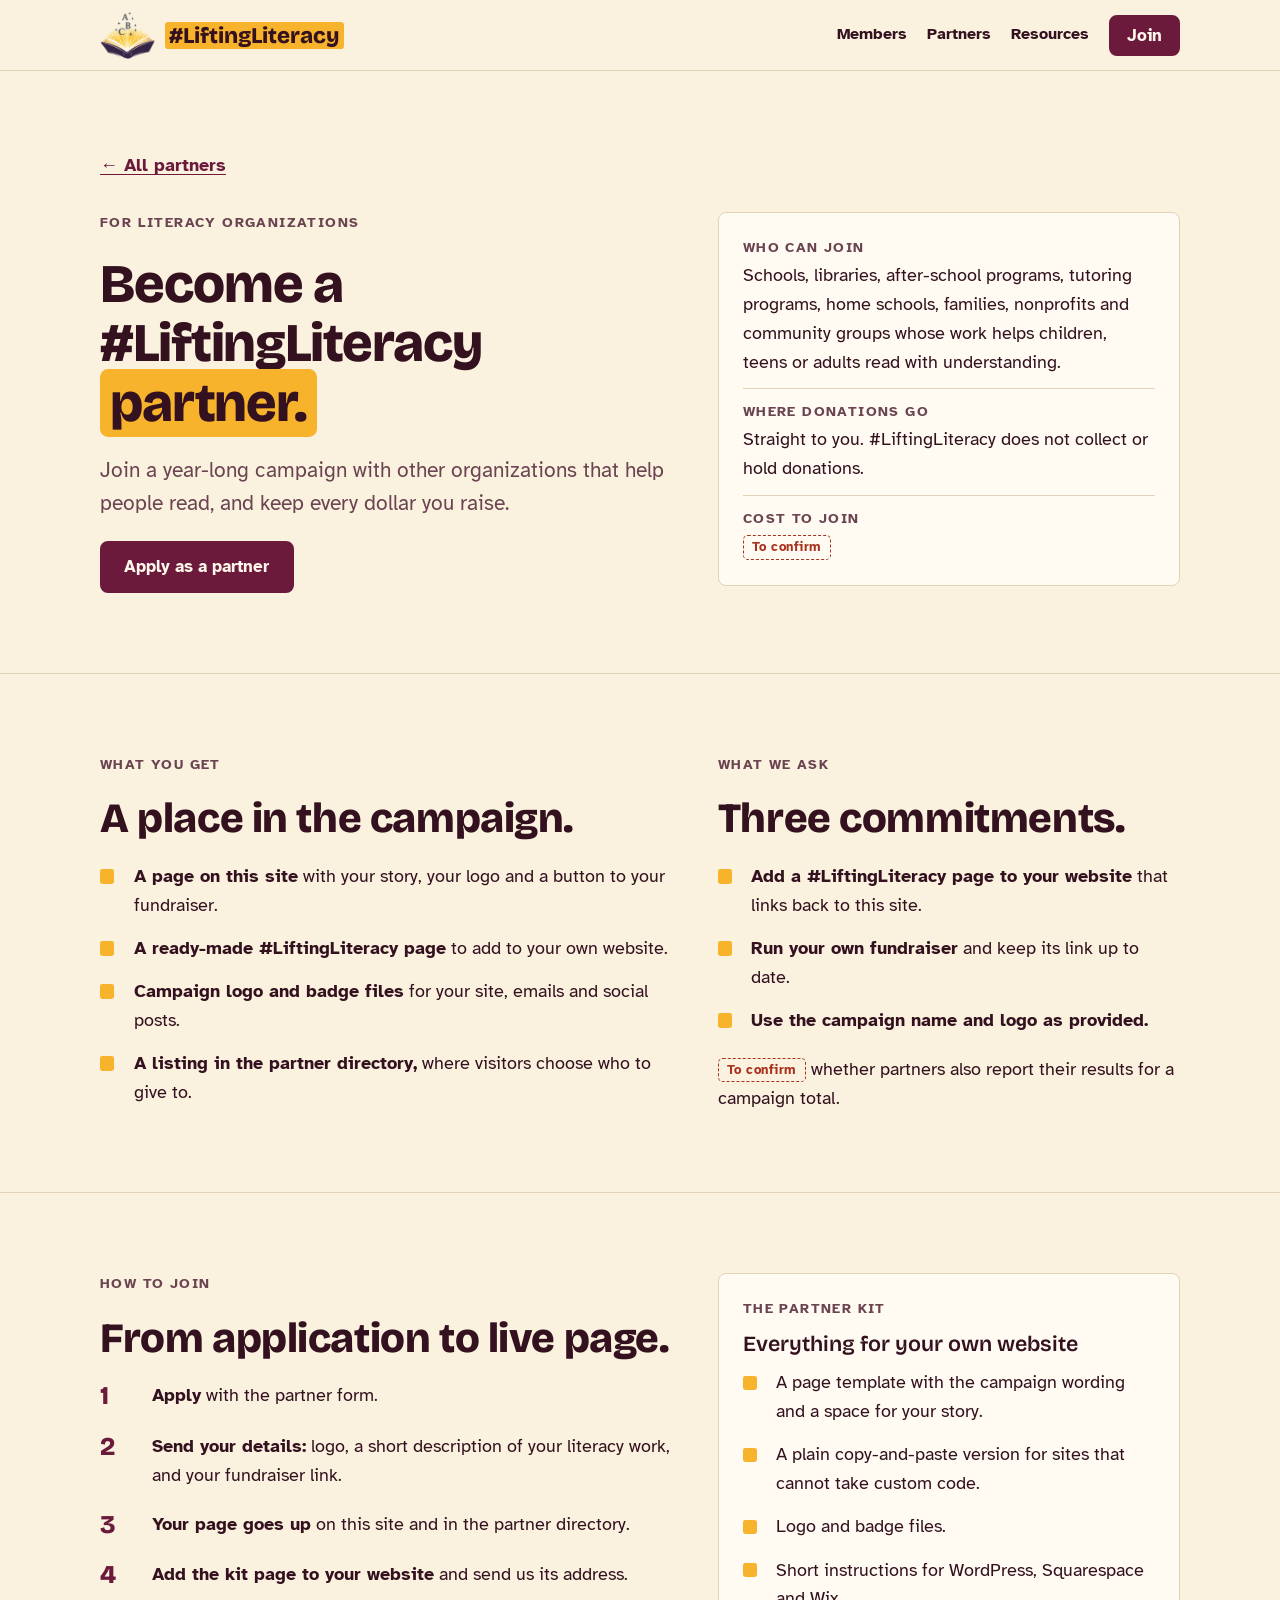
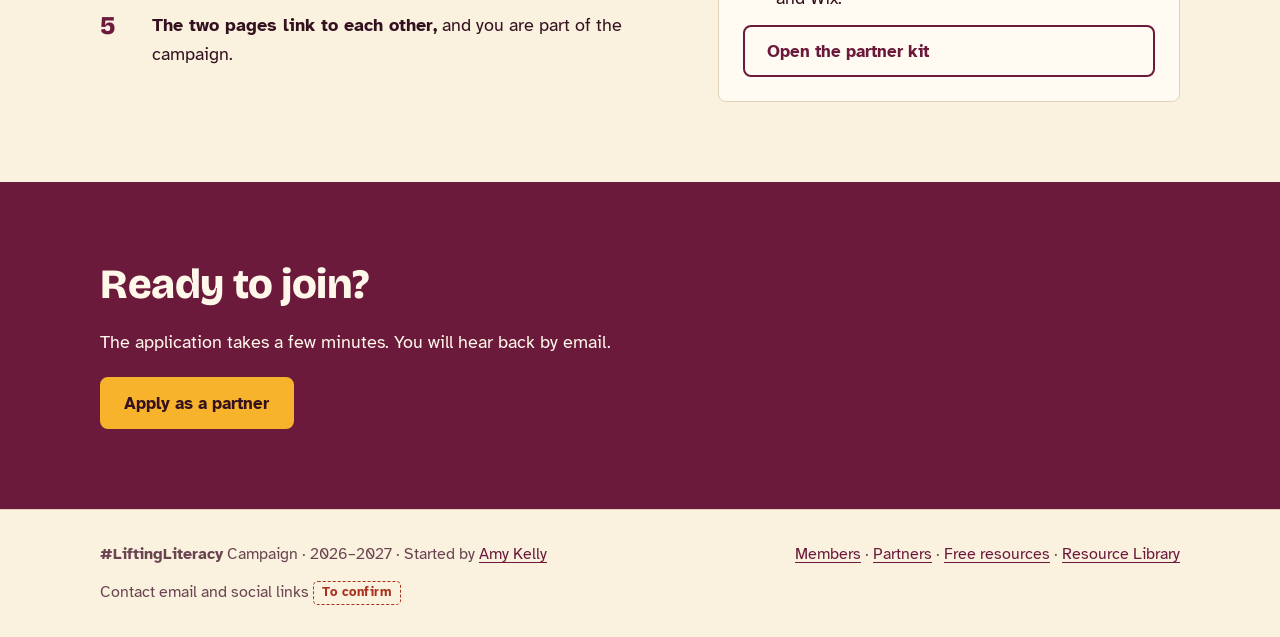
==== become-a-partner.html @ 2b8526ff "Split free resources and the coming-soon library into separate pages Co-Authored-By: Claude Opus 5.5" ====
<!doctype html>
<html lang="en">
<head>
<meta charset="utf-8">
<meta name="viewport" content="width=device-width, initial-scale=1">
<title>Become a Partner | #LiftingLiteracy</title>
<meta name="description" content="The #LiftingLiteracy campaign (2026–2027) connects literacy organizations with the communities they serve and widens access to reading for all ages.">
<link rel="icon" href="assets/logo-mark.png">
<link rel="preconnect" href="https://fonts.googleapis.com">
<link rel="stylesheet" href="https://fonts.googleapis.com/css2?family=Atkinson+Hyperlegible:ital,wght@0,400;0,700;1,400&family=Bricolage+Grotesque:opsz,wght@12..96,600;12..96,800&family=Caveat:wght@600&display=swap">
<link rel="stylesheet" href="assets/styles.css?v=20261017e">
</head>
<body>

<header class="site">
  <div class="wrap">
    <a class="wordmark" href="index.html#top"><img class="mark-img" src="assets/logo-mark.png" alt="" width="240" height="208"><span>#LiftingLiteracy</span></a>
    <nav aria-label="Main">
      <a href="index.html#members">Members</a>
      <a href="index.html#partners">Partners</a>
      <a href="index.html#resources">Resources</a>
      <a class="btn" href="index.html#join" style="color:var(--on-deep);padding:0.5rem 1rem">Join</a>
    </nav>
  </div>
</header>

<main id="become-partner">
  <section>
    <div class="wrap stack" style="gap:2rem">
      <a class="back" href="index.html#partners">← All partners</a>
      <div class="split" style="align-items:start">
        <div class="stack">
          <p class="label">For literacy organizations</p>
          <h1 style="font-size:clamp(2.1rem,5vw,3.4rem)">Become a #LiftingLiteracy <mark>partner.</mark></h1>
          <p class="lede">Join a year-long campaign with other organizations that help people read, and keep every dollar you raise.</p>
          <div class="row"><a class="btn" href="index.html#join-partner">Apply as a partner</a></div>
        </div>
        <div class="card">
          <dl class="facts">
            <div style="border-top:0;padding-top:0"><dt>Who can join</dt><dd>Schools, libraries, after-school programs, tutoring programs, home schools, families, nonprofits and community groups whose work helps children, teens or adults read with understanding.</dd></div>
            <div><dt>Where donations go</dt><dd>Straight to you. #LiftingLiteracy does not collect or hold donations.</dd></div>
            <div><dt>Cost to join</dt><dd><span class="todo">To confirm</span></dd></div>
          </dl>
        </div>
      </div>
    </div>
  </section>

  <section>
    <div class="wrap split" style="align-items:start">
      <div class="stack">
        <p class="label">What you get</p>
        <h2>A place in the campaign.</h2>
        <ul class="points">
          <li><p><strong>A page on this site</strong> with your story, your logo and a button to your fundraiser.</p></li>
          <li><p><strong>A ready-made #LiftingLiteracy page</strong> to add to your own website.</p></li>
          <li><p><strong>Campaign logo and badge files</strong> for your site, emails and social posts.</p></li>
          <li><p><strong>A listing in the partner directory,</strong> where visitors choose who to give to.</p></li>
        </ul>
      </div>
      <div class="stack">
        <p class="label">What we ask</p>
        <h2>Three commitments.</h2>
        <ul class="points">
          <li><p><strong>Add a #LiftingLiteracy page to your website</strong> that links back to this site.</p></li>
          <li><p><strong>Run your own fundraiser</strong> and keep its link up to date.</p></li>
          <li><p><strong>Use the campaign name and logo as provided.</strong></p></li>
        </ul>
        <p><span class="todo">To confirm</span> whether partners also report their results for a campaign total.</p>
      </div>
    </div>
  </section>

  <section>
    <div class="wrap split" style="align-items:start">
      <div class="stack">
        <p class="label">How to join</p>
        <h2>From application to live page.</h2>
        <ol class="steps">
          <li><p><strong>Apply</strong> with the partner form.</p></li>
          <li><p><strong>Send your details:</strong> logo, a short description of your literacy work, and your fundraiser link.</p></li>
          <li><p><strong>Your page goes up</strong> on this site and in the partner directory.</p></li>
          <li><p><strong>Add the kit page to your website</strong> and send us its address.</p></li>
          <li><p><strong>The two pages link to each other,</strong> and you are part of the campaign.</p></li>
        </ol>
      </div>
      <div class="card">
        <p class="label">The partner kit</p>
        <h3>Everything for your own website</h3>
        <ul class="points">
          <li><p>A page template with the campaign wording and a space for your story.</p></li>
          <li><p>A plain copy-and-paste version for sites that cannot take custom code.</p></li>
          <li><p>Logo and badge files.</p></li>
          <li><p>Short instructions for WordPress, Squarespace and Wix.</p></li>
        </ul>
        <a class="btn ghost" href="partner-kit.html">Open the partner kit</a>
      </div>
    </div>
  </section>

  <section class="signup">
    <div class="wrap stack">
      <h2>Ready to join?</h2>
      <p>The application takes a few minutes. You will hear back by email.</p>
      <div class="row"><a class="btn" href="index.html#join-partner">Apply as a partner</a></div>
    </div>
  </section>
</main>

<footer>
  <div class="wrap">
    <span><strong>#LiftingLiteracy</strong> Campaign · 2026–2027 · Started by <a href="https://amykellywrites.com">Amy Kelly</a></span>
    <span><a href="index.html#members">Members</a> · <a href="index.html#partners">Partners</a> · <a href="free-resources.html">Free resources</a> · <a href="resource-library.html">Resource Library</a></span>
    <span>Contact email and social links <span class="todo">To confirm</span></span>
  </div>
</footer>
<script src="assets/site.js?v=20261017e"></script>
</body>
</html>
---- assets/styles.css ----
*,*::before,*::after{box-sizing:border-box}
html{-webkit-text-size-adjust:100%}
body{margin:0}
img{max-width:100%}
[hidden]{display:none!important}
/* Layout: a marked-up reading page in the logo's silhouette, warmed to aubergine, and book-light gold, on a warm ground. Left-aligned columns, highlighter marks on the words that matter, handwritten margin notes. */
:root {
  --bg: #FAF1DF;
  --surface: #FFFBF2;
  --ink: #33111F;
  --muted: #6A4450;
  --line: #E2D2B8;
  --deep: #6B1A3C;
  --on-deep: #FFF8EA;
  --mark: #F7B32B;
  --on-mark: #33111F;
  --note: #A8321E;
  --band: #6B1A3C;
  --on-band: #FFF8EA;
  --plate: transparent;
  --plate-pad: 0;
  --display: "Bricolage Grotesque", "Trebuchet MS", "Segoe UI", sans-serif;
  --body: "Atkinson Hyperlegible", Verdana, "Segoe UI", sans-serif;
  --hand: "Caveat", "Segoe Print", "Bradley Hand", cursive;
}
@media (prefers-color-scheme: dark) {
  :root:not([data-theme="light"]) {
    --bg: #240D17; --surface: #361524; --ink: #F6ECDD; --muted: #C6B2C0; --line: #5A2F42;
    --deep: #F7B5C8; --on-deep: #240D17; --mark: #F2B03A; --on-mark: #33111F; --note: #FF9A7A;
    --band: #5A1A36; --on-band: #F6ECDD; --plate: #FAF1DF; --plate-pad: 0.5rem;
    color-scheme: dark;
  }
}
:root[data-theme="dark"] {
  --bg: #240D17; --surface: #361524; --ink: #F6ECDD; --muted: #C6B2C0; --line: #5A2F42;
  --deep: #F7B5C8; --on-deep: #240D17; --mark: #F2B03A; --on-mark: #33111F; --note: #FF9A7A;
  --band: #5A1A36; --on-band: #F6ECDD; --plate: #FAF1DF; --plate-pad: 0.5rem;
  color-scheme: dark;
}
* { box-sizing: border-box; }
body { background: var(--bg); color: var(--ink); font-family: var(--body); font-size: 1.125rem; line-height: 1.6; }
.wrap { max-width: 70rem; margin-inline: auto; padding-inline: 1.25rem; }
h1, h2, h3 { font-family: var(--display); line-height: 1.1; margin: 0; text-wrap: balance; }
h1 { font-size: clamp(2.4rem, 6vw, 4.25rem); font-weight: 800; letter-spacing: -0.02em; }
h2 { font-size: clamp(1.8rem, 4vw, 2.6rem); font-weight: 800; letter-spacing: -0.01em; }
h3 { font-size: 1.35rem; font-weight: 600; }
p { margin: 0; max-width: 62ch; }
a { color: var(--deep); text-underline-offset: 0.18em; }
a:focus-visible, button:focus-visible, input:focus-visible { outline: 3px solid var(--mark); outline-offset: 3px; }
mark { background: var(--mark); color: var(--on-mark); padding: 0.02em 0.18em; border-radius: 0.15em; box-decoration-break: clone; -webkit-box-decoration-break: clone; }
.label { font-size: 0.875rem; font-weight: 700; letter-spacing: 0.1em; text-transform: uppercase; color: var(--muted); }
.lede { font-size: 1.3rem; color: var(--muted); }
.btn { display: inline-block; font: 700 1.0625rem var(--body); padding: 0.85rem 1.4rem; border-radius: 0.5rem; border: 2px solid var(--deep); background: var(--deep); color: var(--on-deep); text-decoration: none; cursor: pointer; }
.btn.ghost { background: transparent; color: var(--deep); }
.btn[aria-disabled="true"] { background: transparent; color: var(--muted); border-style: dashed; border-color: var(--muted); cursor: default; }
.todo { display: inline-block; font-size: 0.8125rem; font-weight: 700; letter-spacing: 0.04em; border: 1.5px dashed var(--note); color: var(--note); padding: 0.05rem 0.5rem; border-radius: 0.3rem; vertical-align: middle; }

.draftbar { background: var(--ink); color: var(--bg); font-size: 0.95rem; padding-block: 0.5rem; }
.draftbar p { max-width: none; }
header.site { position: sticky; top: env(safe-area-inset-top, 0px); z-index: 5; background: var(--bg); border-bottom: 1px solid var(--line); }
header.site .wrap { display: flex; flex-wrap: wrap; align-items: center; justify-content: space-between; gap: 0.5rem 1.5rem; padding-block: 0.7rem; }
.wordmark { font: 800 1.4rem var(--display); color: var(--ink); text-decoration: none; display: flex; align-items: center; gap: 0.6rem; }
.mark-img { height: 3rem; width: auto; background: var(--plate); border-radius: 0.4rem; padding: calc(var(--plate-pad) / 2); }
.logo-full { width: 100%; max-width: 17rem; height: auto; background: var(--plate); border-radius: 0.6rem; padding: var(--plate-pad); }
.wordmark span { background: var(--mark); color: var(--on-mark); padding: 0 0.2em; border-radius: 0.15em; }
nav { display: flex; flex-wrap: wrap; align-items: center; gap: 0.25rem 1.25rem; font-size: 1rem; }
nav a { color: var(--ink); text-decoration: none; font-weight: 700; padding-block: 0.25rem; }
nav a:hover { text-decoration: underline; }

section { padding-block: clamp(2.75rem, 7vw, 5rem); scroll-margin-top: 7rem; }
section + section { border-top: 1px solid var(--line); }
.stack { display: grid; gap: 1.25rem; }
.split { display: grid; gap: 2.5rem; grid-template-columns: minmax(0, 1.25fr) minmax(0, 1fr); align-items: center; }
.cols3 { display: grid; gap: 1.5rem; grid-template-columns: repeat(3, minmax(0, 1fr)); }
.row { display: flex; flex-wrap: wrap; gap: 0.75rem; }
@media (max-width: 52rem) { .split, .cols3 { grid-template-columns: minmax(0, 1fr); } }

/* the marked-up passage */
.passage { background: var(--surface); border: 1px solid var(--line); border-radius: 0.4rem; padding: 1.75rem 1.5rem 1.5rem; display: grid; gap: 1rem; transform: rotate(-1deg); }
.passage .text { font-size: 1.3rem; line-height: 1.75; }
.passage .notes { display: grid; gap: 0.2rem; font-family: var(--hand); font-size: 1.6rem; line-height: 1.2; color: var(--note); border-top: 1px dashed var(--line); padding-top: 0.75rem; }
@media (prefers-reduced-motion: no-preference) { .passage { transition: transform 0.3s; } .passage:hover { transform: rotate(0deg); } }

.who h3 { display: inline; background: var(--mark); color: var(--on-mark); padding: 0 0.25em; border-radius: 0.15em; box-decoration-break: clone; -webkit-box-decoration-break: clone; }
.who > div { display: grid; gap: 0.6rem; align-content: start; }
ol.steps { list-style: none; margin: 0; padding: 0; counter-reset: s; display: grid; gap: 1.25rem; }
ol.steps li { counter-increment: s; display: grid; grid-template-columns: 2.5rem minmax(0, 1fr); gap: 0.75rem; }
ol.steps li::before { content: counter(s); font: 800 1.6rem var(--display); color: var(--deep); line-height: 1.2; }

.card { background: var(--surface); border: 1px solid var(--line); border-radius: 0.5rem; padding: 1.5rem; display: grid; gap: 0.75rem; align-content: start; }
.card.open { background: transparent; border-style: dashed; border-color: var(--muted); }
.logo { width: 4.5rem; height: 4.5rem; border-radius: 0.5rem; border: 1.5px dashed var(--muted); display: grid; place-items: center; font-size: 0.8125rem; color: var(--muted); text-align: center; line-height: 1.2; }
.slots { display: grid; gap: 1rem; grid-template-columns: repeat(4, minmax(0, 1fr)); }
.slots div { border: 1.5px dashed var(--muted); border-radius: 0.5rem; min-height: 6rem; display: grid; place-items: center; color: var(--muted); font-size: 1rem; text-align: center; padding: 0.5rem; }
@media (max-width: 52rem) { .slots { grid-template-columns: repeat(2, minmax(0, 1fr)); } }

.signup { background: var(--band); color: var(--on-band); border-top: 0; }
.signup h2, .signup p, .signup label { color: var(--on-band); }
.signup form { display: grid; gap: 0.9rem; }
.signup label { display: grid; gap: 0.3rem; font-weight: 700; font-size: 1rem; }
.signup input:not([type="checkbox"]), .signup textarea { font: 1.125rem var(--body); padding: 0.8rem 0.9rem; border-radius: 0.4rem; border: 2px solid var(--on-band); background: var(--surface); color: var(--ink); width: 100%; }
.signup .btn { background: var(--mark); color: var(--on-mark); border-color: var(--mark); justify-self: start; }
.signup fieldset { border: 0; margin: 0; padding: 0; display: flex; flex-wrap: wrap; gap: 0.4rem 1.25rem; }
.signup legend { font-weight: 700; font-size: 1rem; padding: 0; margin-bottom: 0.3rem; color: var(--on-band); }
.signup label.check { display: flex; align-items: center; gap: 0.5rem; font-weight: 400; font-size: 1.0625rem; }
.signup label.check input { width: 1.25rem; height: 1.25rem; accent-color: var(--mark); }
.tabs { display: flex; flex-wrap: wrap; gap: 0.5rem; }
.tabs button { font: 700 1.0625rem var(--body); padding: 0.6rem 1.1rem; border-radius: 0.5rem; border: 2px solid var(--on-band); background: transparent; color: var(--on-band); cursor: pointer; }
.tabs button[aria-selected="true"] { background: var(--mark); border-color: var(--mark); color: var(--on-mark); }
.signup .msg { background: var(--surface); color: var(--ink); padding: 0.8rem 1rem; border-radius: 0.4rem; font-size: 1rem; }
footer { border-top: 1px solid var(--line); padding-block: 2rem; font-size: 1rem; color: var(--muted); }
footer .wrap { display: flex; flex-wrap: wrap; gap: 0.75rem 2rem; justify-content: space-between; }
.back { font-weight: 700; }
textarea.code { width: 100%; min-height: 14rem; font: 0.95rem/1.5 ui-monospace, "SFMono-Regular", Menlo, Consolas, monospace; padding: 0.9rem; border-radius: 0.4rem; border: 1px solid var(--line); background: var(--bg); color: var(--ink); resize: vertical; }
textarea.code.text { font-family: var(--body); font-size: 1rem; }
.kitprev { border: 1px dashed var(--muted); border-radius: 0.6rem; padding: 0.75rem; min-width: 0; }
.tile { display: grid; gap: 0.6rem; justify-items: start; align-content: start; }
.tile .pic { background: #FAF1DF; border: 1px solid var(--line); border-radius: 0.5rem; padding: 1rem; display: grid; place-items: center; width: 100%; min-height: 11rem; }
.tile .pic img { max-height: 9rem; width: auto; }
.tile code { font-size: 0.95rem; overflow-wrap: anywhere; }
.card ol.steps { gap: 0.8rem; }
.card ol.steps li { grid-template-columns: 1.6rem minmax(0, 1fr); gap: 0.5rem; }
.card ol.steps li::before { font-size: 1.2rem; line-height: 1.5; }
.shelf { display: grid; gap: 1.25rem; padding-bottom: 1.5rem; border-bottom: 0.5rem solid var(--deep); }
.shelf .cols3 { align-items: stretch; }
.item { background: var(--surface); border: 1px solid var(--line); border-left: 0.6rem solid var(--mark); border-radius: 0.3rem 0.5rem 0.5rem 0.3rem; padding: 1.1rem 1.25rem; display: grid; gap: 0.4rem; align-content: start; }
.item .soon { justify-self: start; }
.levels { display: grid; gap: 1.25rem; grid-template-columns: repeat(auto-fit, minmax(15rem, 1fr)); }
.levels .points { gap: 0.5rem; font-size: 1.0625rem; }
.levels .card:last-child { grid-column: 1 / -1; }
.amount { font: 800 1.5rem var(--display); color: var(--deep); }
ul.points { list-style: none; margin: 0; padding: 0; display: grid; gap: 0.9rem; }
ul.points li { display: grid; grid-template-columns: 1.5rem minmax(0, 1fr); gap: 0.6rem; }
ul.points li::before { content: ""; width: 0.9rem; height: 0.9rem; margin-top: 0.45rem; background: var(--mark); border-radius: 0.15rem; }
.facts { display: grid; gap: 0.75rem; margin: 0; }
.facts div { display: grid; gap: 0.1rem; border-top: 1px solid var(--line); padding-top: 0.75rem; }
.facts dt { font-size: 0.875rem; font-weight: 700; letter-spacing: 0.1em; text-transform: uppercase; color: var(--muted); }
.facts dd { margin: 0; }

/* ===== Welcome (confirmation) pages ===== */
.welcome-hero { position: relative; overflow: hidden; background: var(--band); color: var(--on-band); padding-block: clamp(3rem, 9vw, 6rem); text-align: center; }
.welcome-hero .wrap { position: relative; z-index: 1; display: grid; justify-items: center; gap: 1.25rem; }
.welcome-hero h1 { color: var(--on-band); font-size: clamp(2.5rem, 7vw, 4.75rem); max-width: 16ch; }
.welcome-hero h1 mark { background: var(--mark); color: var(--on-mark); }
.welcome-hero .lede { color: var(--on-band); opacity: 0.92; max-width: 40ch; }
.welcome-hero .label { color: var(--mark); }
.glow { position: relative; display: grid; place-items: center; width: min(19rem, 72vw); aspect-ratio: 1; }
.glow::before { content: ""; position: absolute; inset: -18%; border-radius: 50%; background: radial-gradient(circle, rgba(247,179,43,0.55) 0%, rgba(247,179,43,0.18) 42%, rgba(247,179,43,0) 70%); }
.glow img { position: relative; width: 88%; height: auto; background: #FAF1DF; border-radius: 1.75rem; padding: 7%; box-shadow: 0 0 0 0.5rem rgba(247,179,43,0.35); }
.drift { position: absolute; inset: 0; pointer-events: none; z-index: 0; }
.drift span { position: absolute; bottom: -3rem; font: 800 clamp(1.4rem, 3vw, 2.4rem) var(--display); color: var(--mark); opacity: 0; }
@media (prefers-reduced-motion: no-preference) {
  .drift span { animation: rise 11s linear infinite; }
  .glow::before { animation: breathe 4s ease-in-out infinite; }
  .welcome-hero .stamp { animation: pop 0.7s 0.2s cubic-bezier(.2,1.6,.4,1) both; }
}
@media (prefers-reduced-motion: reduce) { .drift span { opacity: 0.25; bottom: auto; } }
@keyframes rise { 0% { transform: translateY(0) rotate(-8deg); opacity: 0; } 12% { opacity: 0.4; } 80% { opacity: 0.25; } 100% { transform: translateY(-115vh) rotate(10deg); opacity: 0; } }
@keyframes breathe { 0%, 100% { transform: scale(1); } 50% { transform: scale(1.08); } }
@keyframes pop { from { transform: scale(0.4) rotate(-12deg); opacity: 0; } to { transform: scale(1) rotate(-4deg); opacity: 1; } }
.stamp { display: inline-block; font-family: var(--hand); font-size: clamp(1.6rem, 4vw, 2.2rem); line-height: 1; color: var(--on-mark); background: var(--mark); padding: 0.35rem 1rem 0.45rem; border-radius: 0.4rem; transform: rotate(-4deg); }
.welcome-hero .btn { background: var(--mark); border-color: var(--mark); color: var(--on-mark); }
.welcome-hero .btn.ghost { background: transparent; color: var(--on-band); border-color: var(--on-band); }
.welcome-hero .row { justify-content: center; }
.next-card { background: var(--surface); border: 1px solid var(--line); border-top: 0.45rem solid var(--mark); border-radius: 0.5rem; padding: 1.5rem; display: grid; gap: 0.6rem; align-content: start; }
.next-card .num { font: 800 2.2rem/1 var(--display); color: var(--deep); }
.signoff { font-family: var(--hand); font-size: 2rem; line-height: 1.2; color: var(--note); }
.share-input { font: 1rem var(--body); padding: 0.8rem 0.9rem; border-radius: 0.4rem; border: 2px solid var(--line); background: var(--surface); color: var(--ink); flex: 1 1 16rem; min-width: 0; }
.soon-tag { justify-self: start; display: inline-block; font-size: 0.8125rem; font-weight: 700; letter-spacing: 0.06em; text-transform: uppercase; background: var(--mark); color: var(--on-mark); padding: 0.15rem 0.6rem; border-radius: 999px; }
.sr-only { position: absolute; width: 1px; height: 1px; overflow: hidden; clip: rect(0 0 0 0); white-space: nowrap; }
.item a { font-weight: 700; }
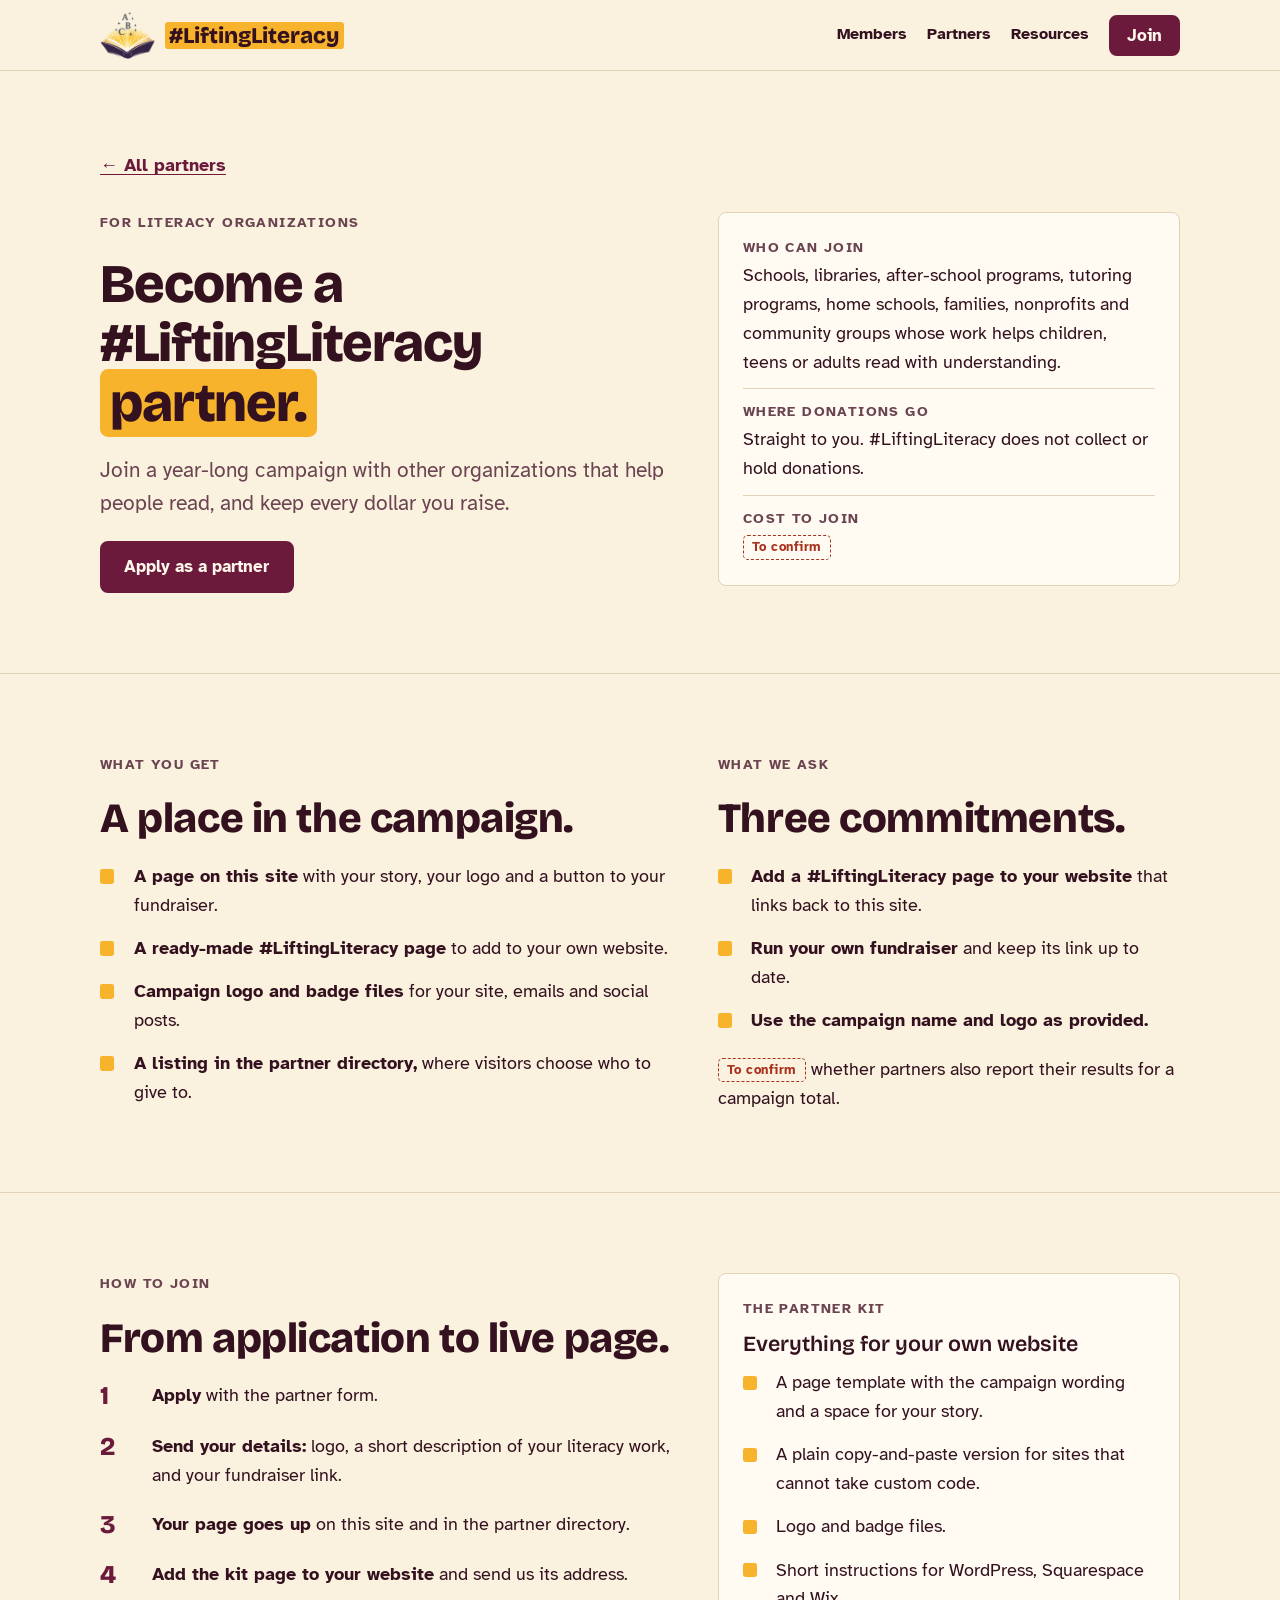
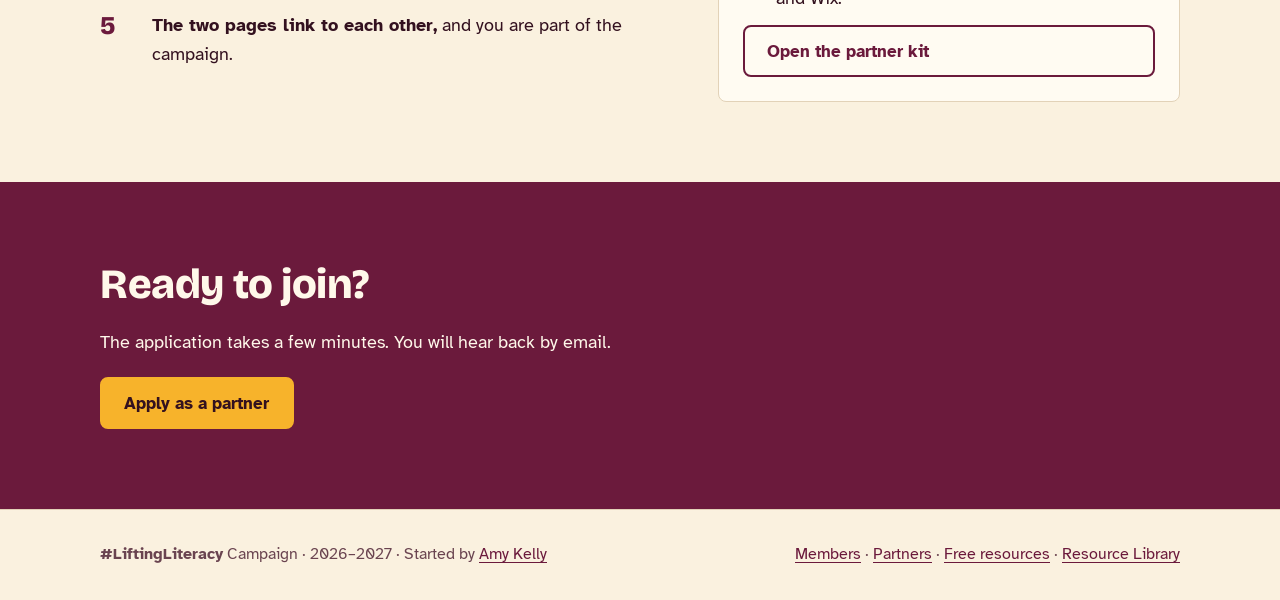
==== commit 5d186d6e: "Remove contact placeholder from footers Co-Authored-By: Claude Opus 5.5 <noreply@anthropic.com> Clau" ====
--- a/become-a-partner.html
+++ b/become-a-partner.html
@@ -8,7 +8,7 @@
 <link rel="icon" href="assets/logo-mark.png">
 <link rel="preconnect" href="https://fonts.googleapis.com">
 <link rel="stylesheet" href="https://fonts.googleapis.com/css2?family=Atkinson+Hyperlegible:ital,wght@0,400;0,700;1,400&family=Bricolage+Grotesque:opsz,wght@12..96,600;12..96,800&family=Caveat:wght@600&display=swap">
-<link rel="stylesheet" href="assets/styles.css?v=20261017e">
+<link rel="stylesheet" href="assets/styles.css?v=20261017f">
 </head>
 <body>
 
@@ -111,9 +111,8 @@
   <div class="wrap">
     <span><strong>#LiftingLiteracy</strong> Campaign · 2026–2027 · Started by <a href="https://amykellywrites.com">Amy Kelly</a></span>
     <span><a href="index.html#members">Members</a> · <a href="index.html#partners">Partners</a> · <a href="free-resources.html">Free resources</a> · <a href="resource-library.html">Resource Library</a></span>
-    <span>Contact email and social links <span class="todo">To confirm</span></span>
   </div>
 </footer>
-<script src="assets/site.js?v=20261017e"></script>
+<script src="assets/site.js?v=20261017f"></script>
 </body>
 </html>
--- a/assets/styles.css
+++ b/assets/styles.css
@@ -169,3 +169,8 @@
 .soon-tag { justify-self: start; display: inline-block; font-size: 0.8125rem; font-weight: 700; letter-spacing: 0.06em; text-transform: uppercase; background: var(--mark); color: var(--on-mark); padding: 0.15rem 0.6rem; border-radius: 999px; }
 .sr-only { position: absolute; width: 1px; height: 1px; overflow: hidden; clip: rect(0 0 0 0); white-space: nowrap; }
 .item a { font-weight: 700; }
+section.hero { padding-block: clamp(1.75rem, 4vw, 3rem) clamp(2.5rem, 6vw, 4rem); }
+.hero-side { display: grid; gap: 1.5rem; justify-items: center; }
+.hero-side .logo-full { max-width: 15rem; }
+.hero-side .passage { width: 100%; }
+@media (max-width: 52rem) { .hero-side .logo-full { max-width: 11rem; } }
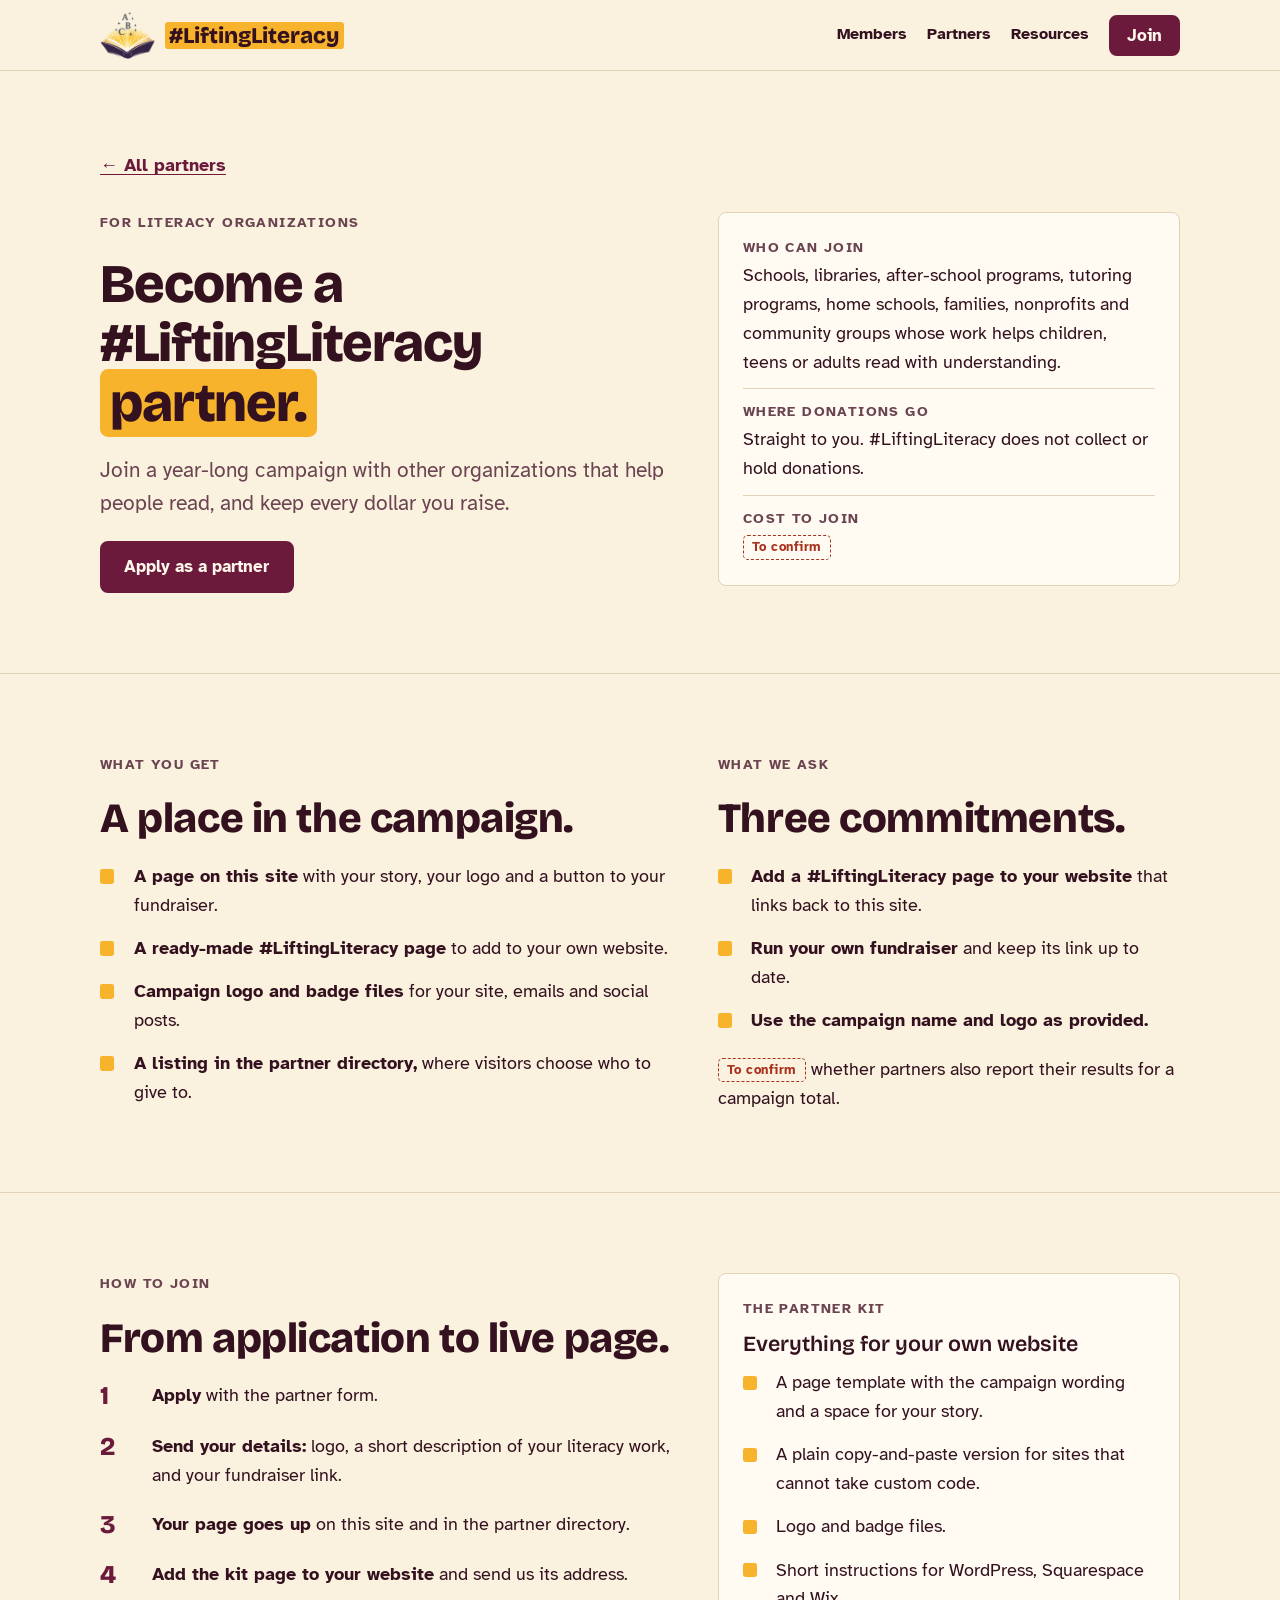
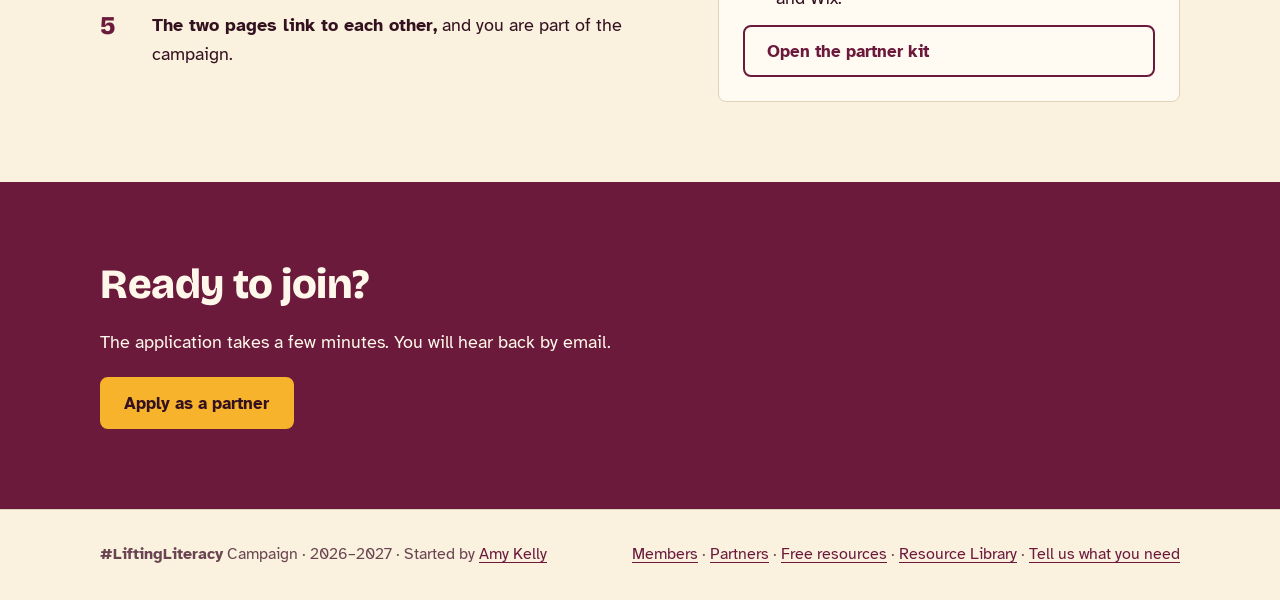
==== commit 3ae37e72: "Add 'Tell us what you need' reader survey page Co-Authored-By: Claude Opus 5.5 <noreply@anthropic.co" ====
--- a/become-a-partner.html
+++ b/become-a-partner.html
@@ -8,7 +8,7 @@
 <link rel="icon" href="assets/logo-mark.png">
 <link rel="preconnect" href="https://fonts.googleapis.com">
 <link rel="stylesheet" href="https://fonts.googleapis.com/css2?family=Atkinson+Hyperlegible:ital,wght@0,400;0,700;1,400&family=Bricolage+Grotesque:opsz,wght@12..96,600;12..96,800&family=Caveat:wght@600&display=swap">
-<link rel="stylesheet" href="assets/styles.css?v=20261017f">
+<link rel="stylesheet" href="assets/styles.css?v=20261017g">
 </head>
 <body>
 
@@ -110,9 +110,9 @@
 <footer>
   <div class="wrap">
     <span><strong>#LiftingLiteracy</strong> Campaign · 2026–2027 · Started by <a href="https://amykellywrites.com">Amy Kelly</a></span>
-    <span><a href="index.html#members">Members</a> · <a href="index.html#partners">Partners</a> · <a href="free-resources.html">Free resources</a> · <a href="resource-library.html">Resource Library</a></span>
+    <span><a href="index.html#members">Members</a> · <a href="index.html#partners">Partners</a> · <a href="free-resources.html">Free resources</a> · <a href="resource-library.html">Resource Library</a> · <a href="survey.html">Tell us what you need</a></span>
   </div>
 </footer>
-<script src="assets/site.js?v=20261017f"></script>
+<script src="assets/site.js?v=20261017g"></script>
 </body>
 </html>
--- a/assets/styles.css
+++ b/assets/styles.css
@@ -174,3 +174,16 @@
 .hero-side .logo-full { max-width: 15rem; }
 .hero-side .passage { width: 100%; }
 @media (max-width: 52rem) { .hero-side .logo-full { max-width: 11rem; } }
+/* ===== Survey ===== */
+.survey { display: grid; gap: 1.5rem; max-width: 46rem; }
+.survey-q { border: 1px solid var(--line); background: var(--surface); border-radius: 0.6rem; padding: 1.25rem 1.25rem 1.4rem; margin: 0; display: grid; gap: 0.6rem; }
+.survey-q legend { font: 700 1.3rem/1.3 var(--display); padding: 0 0.25rem; display: flex; gap: 0.6rem; align-items: baseline; }
+.survey-q .qnum { display: inline-grid; place-items: center; min-width: 2rem; height: 2rem; border-radius: 50%; background: var(--mark); color: var(--on-mark); font-size: 1.05rem; }
+.survey-q .hint { color: var(--muted); font-size: 1rem; }
+.opts { display: grid; gap: 0.6rem; grid-template-columns: repeat(auto-fill, minmax(15rem, 1fr)); }
+.opt { display: flex; align-items: center; gap: 0.7rem; padding: 0.75rem 0.9rem; border: 2px solid var(--line); border-radius: 0.5rem; cursor: pointer; font-size: 1.125rem; background: var(--bg); }
+.opt input { width: 1.4rem; height: 1.4rem; accent-color: var(--deep); flex: none; }
+.opt:has(input:checked) { border-color: var(--deep); background: var(--surface); font-weight: 700; }
+.survey textarea, .survey input[type="email"] { font: 1.125rem var(--body); padding: 0.8rem 0.9rem; border-radius: 0.4rem; border: 2px solid var(--line); background: var(--bg); color: var(--ink); width: 100%; }
+.survey .btn { justify-self: start; font-size: 1.2rem; padding: 1rem 1.8rem; }
+.survey .msg { background: var(--mark); color: var(--on-mark); padding: 0.9rem 1.1rem; border-radius: 0.5rem; font-weight: 700; }
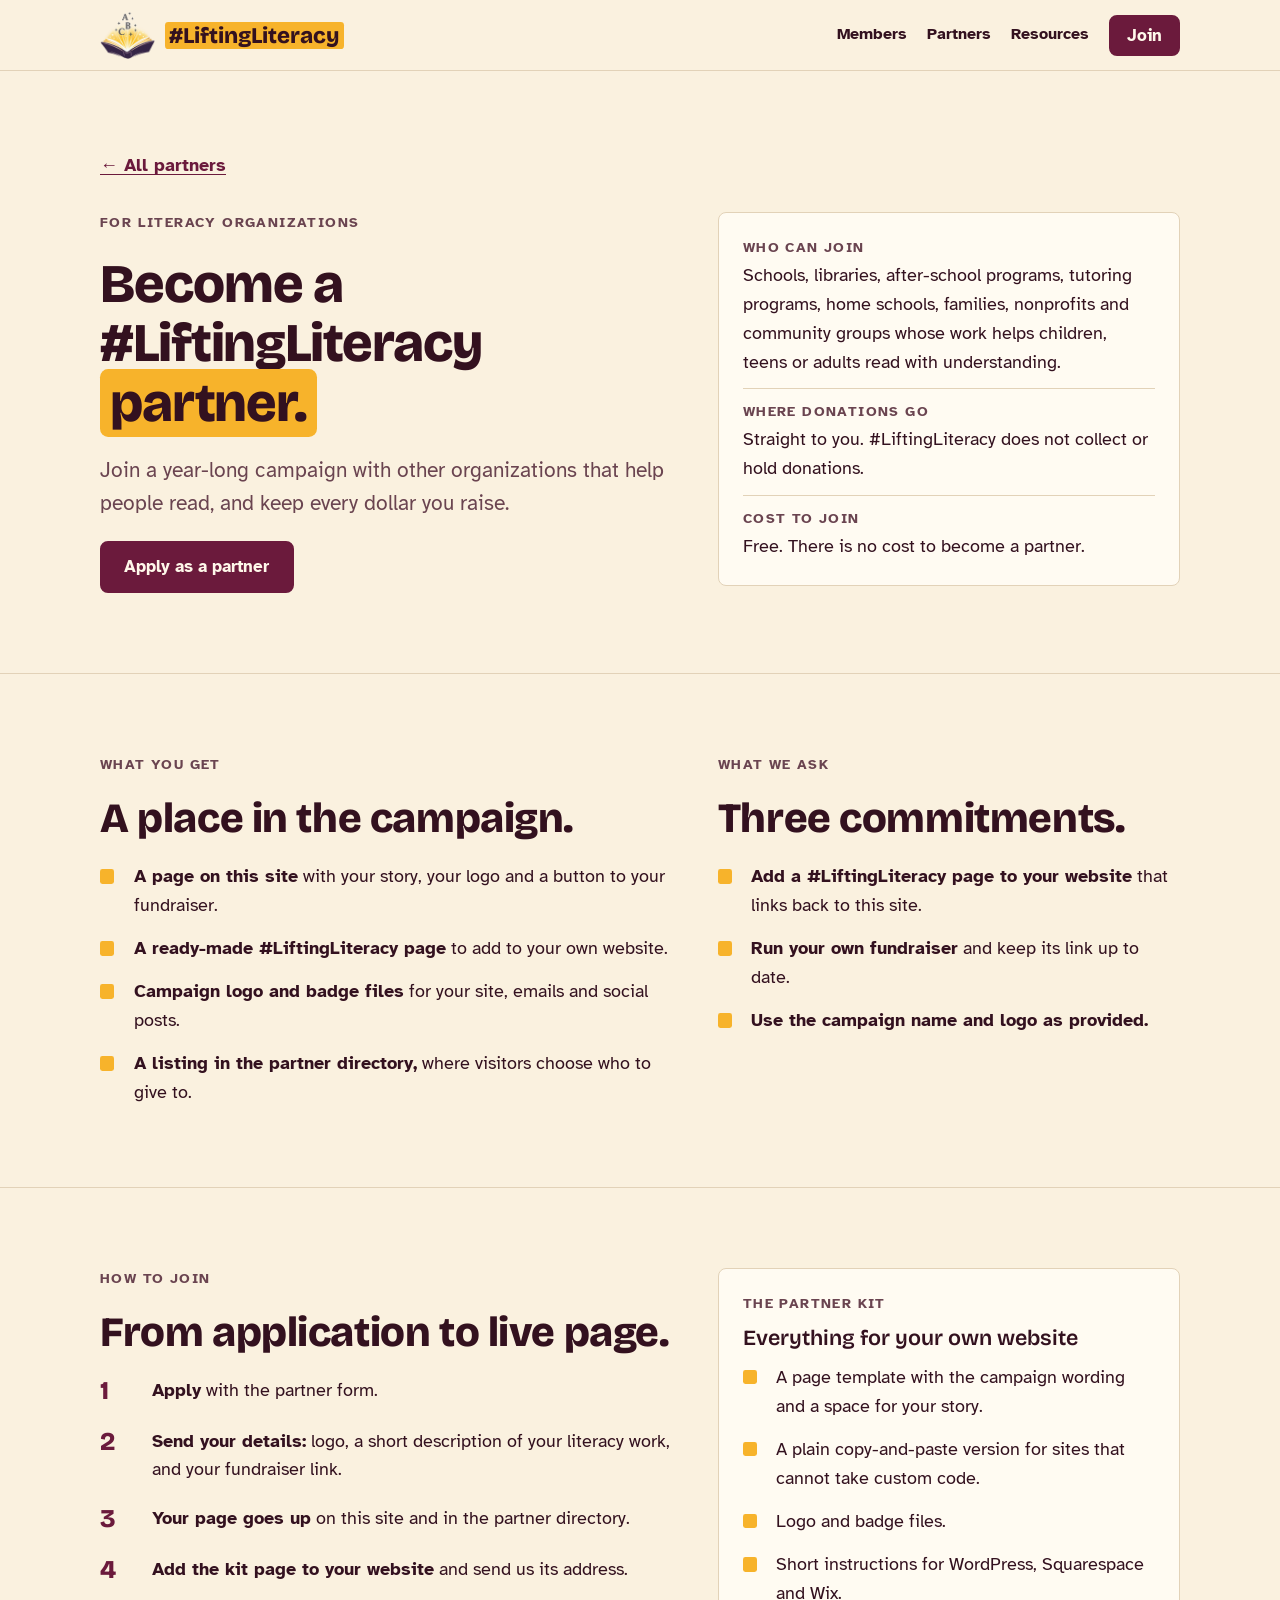
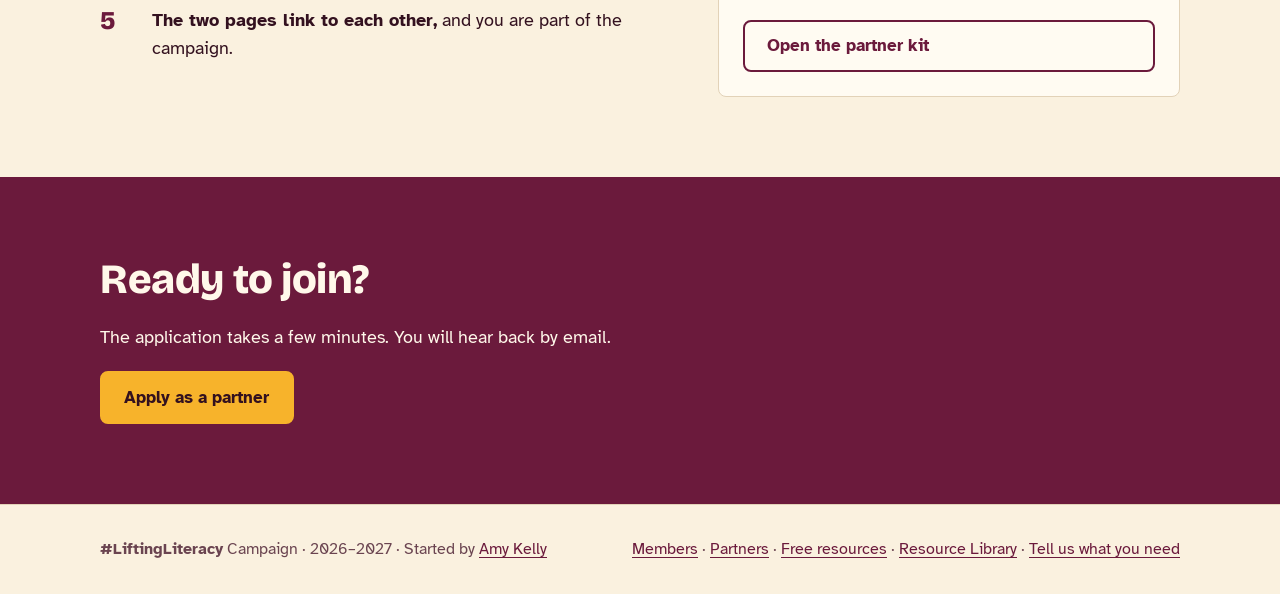
==== commit f83fce7b: "Clear remaining partner placeholders; fill site address in partner kit Co-Authored-By: Claude Opus 5" ====
--- a/become-a-partner.html
+++ b/become-a-partner.html
@@ -8,7 +8,7 @@
 <link rel="icon" href="assets/logo-mark.png">
 <link rel="preconnect" href="https://fonts.googleapis.com">
 <link rel="stylesheet" href="https://fonts.googleapis.com/css2?family=Atkinson+Hyperlegible:ital,wght@0,400;0,700;1,400&family=Bricolage+Grotesque:opsz,wght@12..96,600;12..96,800&family=Caveat:wght@600&display=swap">
-<link rel="stylesheet" href="assets/styles.css?v=20261017g">
+<link rel="stylesheet" href="assets/styles.css?v=20261019a">
 </head>
 <body>
 
@@ -39,7 +39,7 @@
           <dl class="facts">
             <div style="border-top:0;padding-top:0"><dt>Who can join</dt><dd>Schools, libraries, after-school programs, tutoring programs, home schools, families, nonprofits and community groups whose work helps children, teens or adults read with understanding.</dd></div>
             <div><dt>Where donations go</dt><dd>Straight to you. #LiftingLiteracy does not collect or hold donations.</dd></div>
-            <div><dt>Cost to join</dt><dd><span class="todo">To confirm</span></dd></div>
+            <div><dt>Cost to join</dt><dd>Free. There is no cost to become a partner.</dd></div>
           </dl>
         </div>
       </div>
@@ -66,7 +66,6 @@
           <li><p><strong>Run your own fundraiser</strong> and keep its link up to date.</p></li>
           <li><p><strong>Use the campaign name and logo as provided.</strong></p></li>
         </ul>
-        <p><span class="todo">To confirm</span> whether partners also report their results for a campaign total.</p>
       </div>
     </div>
   </section>
@@ -113,6 +112,6 @@
     <span><a href="index.html#members">Members</a> · <a href="index.html#partners">Partners</a> · <a href="free-resources.html">Free resources</a> · <a href="resource-library.html">Resource Library</a> · <a href="survey.html">Tell us what you need</a></span>
   </div>
 </footer>
-<script src="assets/site.js?v=20261017g"></script>
+<script src="assets/site.js?v=20261019a"></script>
 </body>
 </html>
--- a/assets/styles.css
+++ b/assets/styles.css
@@ -187,3 +187,9 @@
 .survey textarea, .survey input[type="email"] { font: 1.125rem var(--body); padding: 0.8rem 0.9rem; border-radius: 0.4rem; border: 2px solid var(--line); background: var(--bg); color: var(--ink); width: 100%; }
 .survey .btn { justify-self: start; font-size: 1.2rem; padding: 1rem 1.8rem; }
 .survey .msg { background: var(--mark); color: var(--on-mark); padding: 0.9rem 1.1rem; border-radius: 0.5rem; font-weight: 700; }
+.survey .other { display: grid; gap: 0.35rem; font-weight: 700; font-size: 1rem; margin-top: 0.3rem; }
+.survey .other input { font: 1.125rem var(--body); padding: 0.75rem 0.9rem; border-radius: 0.4rem; border: 2px solid var(--line); background: var(--bg); color: var(--ink); width: 100%; font-weight: 400; }
+.survey .pair { display: grid; gap: 0.75rem; grid-template-columns: minmax(0, 2fr) minmax(0, 1fr); }
+.survey .about legend em { font-style: normal; color: var(--muted); font-size: 1rem; }
+@media (max-width: 30rem) { .survey .pair { grid-template-columns: minmax(0, 1fr); } }
+.partner-logo { width: 100%; max-width: 15rem; height: auto; background: #FFFFFF; border-radius: 0.5rem; padding: 0.6rem; border: 1px solid var(--line); }
